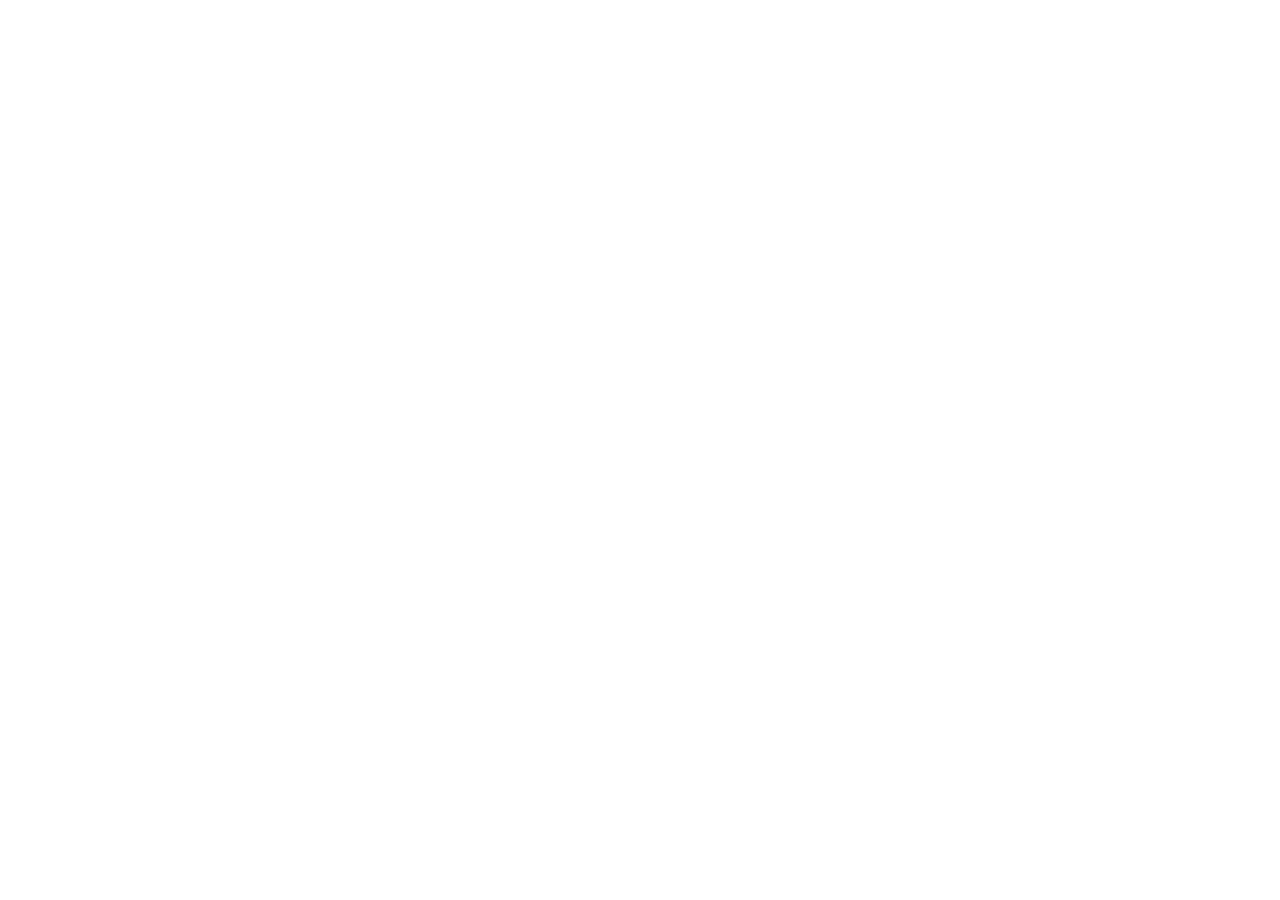
==== contact.html @ 8754f015 "dosyaların ilk içerikleri düzenlendi" ====
<!DOCTYPE html>
<html lang="en">
<head>
    <meta charset="UTF-8">
    <meta name="viewport" content="width=device-width, initial-scale=1.0">
    <title>Page Title</title>
</head>

<body>
    <!-- içerik buraya yazılacak -->
</body>
</html>
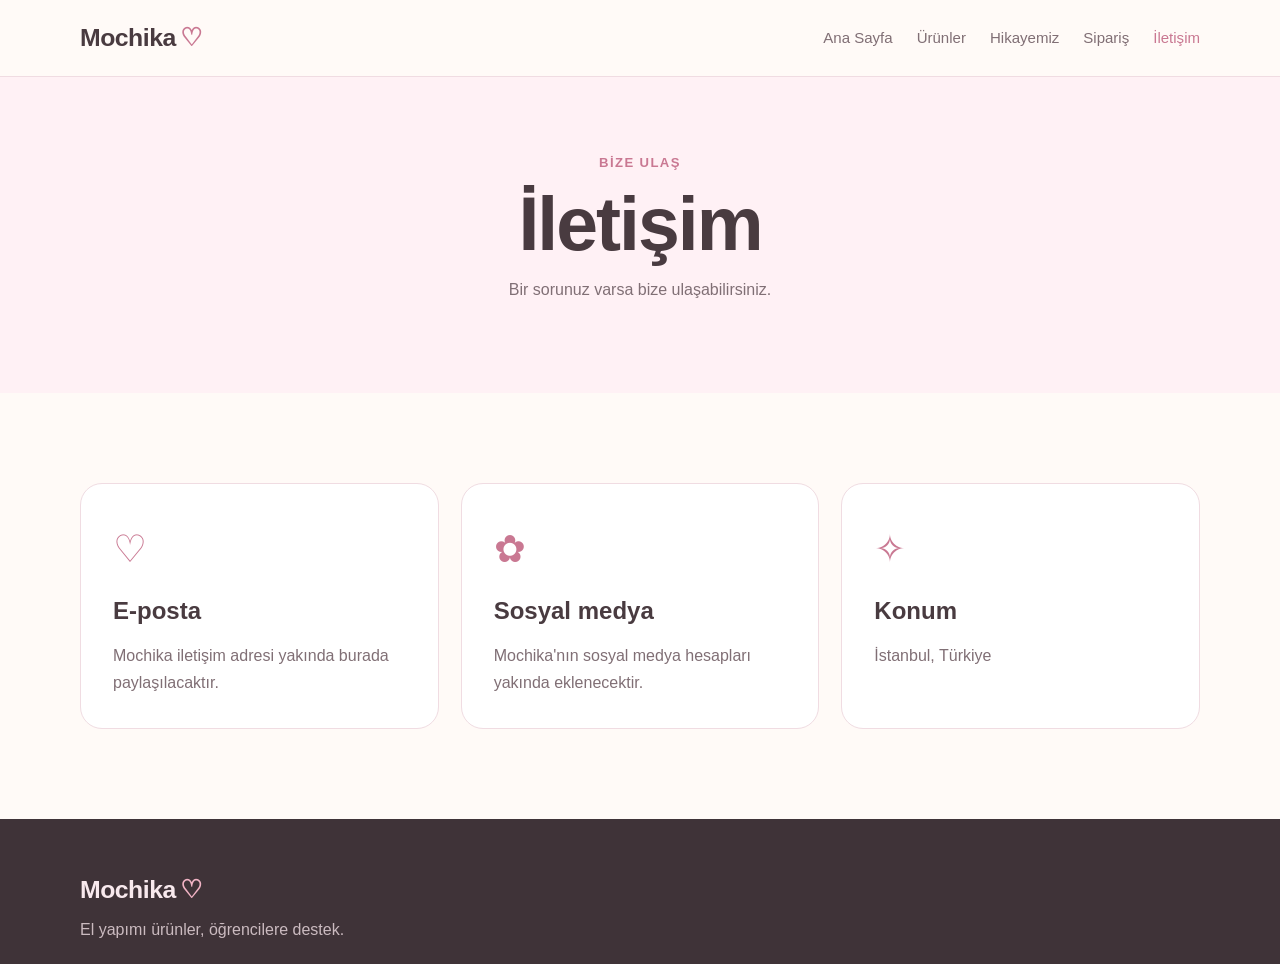
==== commit f0f13708: "ilk website tasarım denemesi" ====
--- a/contact.html
+++ b/contact.html
@@ -1,12 +1,23 @@
 <!DOCTYPE html>
-<html lang="en">
+<html lang="tr">
 <head>
     <meta charset="UTF-8">
     <meta name="viewport" content="width=device-width, initial-scale=1.0">
-    <title>Page Title</title>
+    <title>İletişim | Mochika</title>
+    <link rel="stylesheet" href="style.css">
 </head>
+<body>
+    <header class="navbar"><div class="container nav-content"><a href="index.html" class="logo">Mochika<span>♡</span></a><nav class="nav-links"><a href="index.html">Ana Sayfa</a><a href="products.html">Ürünler</a><a href="about.html">Hikayemiz</a><a href="order.html">Sipariş</a><a href="contact.html" class="active">İletişim</a></nav></div></header>
 
-<body>
-    <!-- içerik buraya yazılacak -->
+    <main>
+        <section class="page-hero"><div class="container section-heading center"><p class="eyebrow">Bize ulaş</p><h1>İletişim</h1><p>Bir sorunuz varsa bize ulaşabilirsiniz.</p></div></section>
+        <section class="section"><div class="container contact-grid">
+            <div class="contact-card"><span>♡</span><h2>E-posta</h2><p>Mochika iletişim adresi yakında burada paylaşılacaktır.</p></div>
+            <div class="contact-card"><span>✿</span><h2>Sosyal medya</h2><p>Mochika'nın sosyal medya hesapları yakında eklenecektir.</p></div>
+            <div class="contact-card"><span>✧</span><h2>Konum</h2><p>İstanbul, Türkiye</p></div>
+        </div></section>
+    </main>
+
+    <footer class="footer"><div class="container footer-content"><div><div class="logo">Mochika<span>♡</span></div><p>El yapımı ürünler, öğrencilere destek.</p></div></div></footer>
 </body>
-</html>+</html>
--- a/style.css
+++ b/style.css
@@ -0,0 +1,147 @@
+/* =========================================================
+   MOCHIKA - ANA TASARIM DOSYASI
+   Pastel pembe, güven veren ve tatlı bir görünüm.
+   ========================================================= */
+
+:root {
+    --pink: #e9a8bb;
+    --pink-dark: #c97892;
+    --pink-light: #fff1f5;
+    --cream: #fffaf7;
+    --white: #ffffff;
+    --text: #493b40;
+    --muted: #806f75;
+    --border: #f0dce2;
+    --shadow: 0 14px 40px rgba(110, 66, 80, 0.10);
+    --radius: 22px;
+}
+
+* { box-sizing: border-box; margin: 0; padding: 0; }
+html { scroll-behavior: smooth; }
+body { font-family: Arial, Helvetica, sans-serif; background: var(--cream); color: var(--text); line-height: 1.7; }
+a { color: inherit; text-decoration: none; }
+button, input, textarea, select { font: inherit; }
+.container { width: min(1120px, 92%); margin: 0 auto; }
+
+/* NAVBAR */
+.navbar { position: sticky; top: 0; z-index: 50; background: rgba(255,250,247,.94); backdrop-filter: blur(12px); border-bottom: 1px solid var(--border); }
+.nav-content { min-height: 76px; display: flex; align-items: center; justify-content: space-between; gap: 25px; }
+.logo { font-size: 1.55rem; font-weight: 800; letter-spacing: -.5px; }
+.logo span { color: var(--pink-dark); margin-left: 4px; }
+.nav-links { display: flex; flex-wrap: wrap; gap: 24px; }
+.nav-links a { color: var(--muted); font-size: .94rem; transition: .2s; }
+.nav-links a:hover, .nav-links a.active { color: var(--pink-dark); }
+
+/* HERO */
+.hero { padding: 85px 0 75px; background: linear-gradient(135deg, #fffaf7 0%, #fff0f4 100%); }
+.hero-content { display: grid; grid-template-columns: 1.15fr .85fr; align-items: center; gap: 70px; }
+.eyebrow { color: var(--pink-dark); font-size: .82rem; font-weight: 800; letter-spacing: 1.4px; text-transform: uppercase; margin-bottom: 10px; }
+h1 { font-size: clamp(2.5rem, 6vw, 4.7rem); line-height: 1.08; letter-spacing: -2px; margin-bottom: 25px; }
+h1 span { color: var(--pink-dark); }
+.hero-description { color: var(--muted); max-width: 650px; font-size: 1.05rem; margin-bottom: 22px; }
+.support-message { background: rgba(255,255,255,.75); border-left: 4px solid var(--pink); padding: 15px 18px; border-radius: 0 14px 14px 0; margin-bottom: 28px; color: var(--muted); }
+.support-message strong { color: var(--text); }
+.button { display: inline-block; border: 0; border-radius: 999px; padding: 13px 22px; font-weight: 800; cursor: pointer; transition: transform .2s, box-shadow .2s; }
+.button:hover { transform: translateY(-2px); box-shadow: var(--shadow); }
+.primary-button { background: var(--pink-dark); color: white; }
+.full-width { width: 100%; }
+.hero-card { min-height: 400px; border-radius: 42px; background: radial-gradient(circle at 25% 20%, #fff 0 7%, transparent 8%), linear-gradient(145deg, #f8dce5, #e7a6ba); display: flex; flex-direction: column; align-items: center; justify-content: center; box-shadow: var(--shadow); text-align: center; }
+.hero-decoration { font-size: 3rem; color: white; margin-bottom: 20px; }
+.hero-product { width: 170px; height: 170px; border: 3px solid white; border-radius: 50%; display: grid; place-items: center; font-size: 6rem; color: white; margin-bottom: 25px; }
+.hero-card p { color: white; margin-bottom: 0; }
+.hero-card strong { color: white; font-size: 1.15rem; }
+
+/* GENEL BÖLÜMLER */
+.section { padding: 90px 0; }
+.page-hero { padding: 75px 0 45px; background: var(--pink-light); }
+.section-heading { margin-bottom: 45px; }
+.section-heading.center { text-align: center; }
+.section-heading h1, .section-heading h2 { margin-bottom: 10px; }
+.section-heading h2 { font-size: clamp(2rem, 4vw, 3rem); }
+.section-heading p:last-child { color: var(--muted); }
+
+/* KATEGORİ */
+.category-grid { display: grid; grid-template-columns: repeat(3, 1fr); gap: 22px; }
+.category-card { padding: 32px; background: white; border: 1px solid var(--border); border-radius: var(--radius); transition: .2s; }
+.category-card:hover { transform: translateY(-5px); box-shadow: var(--shadow); }
+.category-card > span { font-size: 2rem; color: var(--pink-dark); }
+.category-card h3 { margin: 10px 0 5px; font-size: 1.3rem; }
+.category-card p { color: var(--muted); }
+
+/* AMAÇ */
+.support-section { padding: 80px 0; background: #f8e3e9; }
+.support-content { display: grid; grid-template-columns: 1fr 1fr; gap: 70px; align-items: center; }
+.support-content h2 { font-size: clamp(2rem, 4vw, 3.2rem); line-height: 1.15; }
+.support-content > p { color: var(--muted); font-size: 1.05rem; }
+
+/* ÜRÜNLER */
+.products-inner-grid { display: grid; grid-template-columns: repeat(4, 1fr); gap: 22px; }
+.product-card { background: white; border: 1px solid var(--border); border-radius: var(--radius); overflow: hidden; transition: .2s; }
+.product-card:hover { transform: translateY(-5px); box-shadow: var(--shadow); }
+.product-click { width: 100%; padding: 0; border: 0; background: transparent; text-align: left; cursor: pointer; color: inherit; }
+.product-image { min-height: 210px; display: grid; place-items: center; background: linear-gradient(145deg, #fff0f4, #f6d9e2); }
+.product-image span { width: 110px; height: 110px; border-radius: 50%; border: 2px solid white; display: grid; place-items: center; color: white; background: var(--pink); font-size: 3.6rem; box-shadow: 0 10px 25px rgba(110,66,80,.12); }
+.product-info { padding: 20px; }
+.product-category { color: var(--pink-dark); text-transform: uppercase; font-size: .7rem; font-weight: 800; letter-spacing: 1px; }
+.product-info h3 { min-height: 54px; font-size: 1.05rem; margin: 5px 0; }
+.product-info strong { display: block; font-size: 1.05rem; margin-bottom: 10px; }
+.details-link { color: var(--pink-dark); font-size: .88rem; font-weight: 700; }
+
+/* MODAL */
+.modal { display: none; position: fixed; inset: 0; z-index: 100; background: rgba(55,35,42,.45); padding: 25px; align-items: center; justify-content: center; }
+.modal.show { display: flex; }
+.modal-content { position: relative; width: min(820px, 100%); background: white; border-radius: 28px; padding: 35px; box-shadow: var(--shadow); }
+.modal-close { position: absolute; right: 18px; top: 12px; border: 0; background: transparent; font-size: 2rem; cursor: pointer; color: var(--muted); }
+.modal-product { display: grid; grid-template-columns: .9fr 1.1fr; gap: 35px; align-items: center; }
+.product-image.large { min-height: 330px; border-radius: 20px; }
+.product-image.large span { width: 145px; height: 145px; font-size: 5rem; }
+.modal-product h2 { font-size: 2rem; margin: 8px 0 15px; }
+.modal-description { color: var(--muted); margin-bottom: 18px; }
+.modal-price { display: block; font-size: 1.3rem; margin-bottom: 22px; }
+
+/* HİKAYE / İLETİŞİM */
+.story-grid, .contact-grid { display: grid; grid-template-columns: repeat(3, 1fr); gap: 22px; }
+.story-card, .contact-card { background: white; border: 1px solid var(--border); border-radius: var(--radius); padding: 32px; }
+.story-card p, .contact-card p { color: var(--muted); }
+.big-icon, .contact-card > span { color: var(--pink-dark); font-size: 2.4rem; }
+.highlight-card { background: var(--pink-light); }
+.contact-card h2 { margin: 10px 0; }
+
+/* FORM */
+.form-wrapper { max-width: 780px; }
+.order-form { background: white; border: 1px solid var(--border); border-radius: 28px; padding: 35px; box-shadow: var(--shadow); }
+.form-section { padding-bottom: 30px; margin-bottom: 30px; border-bottom: 1px solid var(--border); }
+.form-section h2 { font-size: 1.25rem; margin-bottom: 18px; }
+.form-section label { display: block; font-weight: 700; font-size: .9rem; margin: 14px 0 6px; }
+.form-section input, .form-section textarea, .form-section select { width: 100%; border: 1px solid var(--border); border-radius: 12px; padding: 12px 14px; background: #fffafc; outline: none; }
+.form-section input:focus, .form-section textarea:focus, .form-section select:focus { border-color: var(--pink); }
+.form-note { color: var(--muted); font-size: .85rem; margin-top: 12px; }
+.success-message { color: #52745d; margin-top: 15px; font-size: .9rem; }
+
+/* FOOTER */
+.footer { background: #3f3338; color: #f8e9ed; padding: 50px 0 20px; }
+.footer .logo span { color: #f2b4c5; }
+.footer-content { display: flex; justify-content: space-between; gap: 30px; }
+.footer-content p { color: #cbbbc0; margin-top: 5px; }
+.footer-links { display: flex; gap: 20px; align-items: center; }
+.footer-links a { color: #f8e9ed; font-size: .9rem; }
+.footer-bottom { margin-top: 35px; padding-top: 18px; border-top: 1px solid rgba(255,255,255,.1); }
+.footer-bottom p { font-size: .8rem; color: #bcaeb2; }
+
+/* MOBİL */
+@media (max-width: 900px) {
+    .hero-content, .support-content, .modal-product { grid-template-columns: 1fr; }
+    .products-inner-grid { grid-template-columns: repeat(2, 1fr); }
+    .category-grid, .story-grid, .contact-grid { grid-template-columns: 1fr; }
+    .hero-card { min-height: 300px; }
+}
+
+@media (max-width: 650px) {
+    .nav-content { flex-direction: column; padding: 16px 0; }
+    .nav-links { justify-content: center; gap: 12px 16px; }
+    .hero { padding-top: 55px; }
+    .products-inner-grid { grid-template-columns: 1fr; }
+    .modal-content { padding: 25px 20px; }
+    .footer-content { flex-direction: column; }
+    .footer-links { flex-wrap: wrap; }
+}
